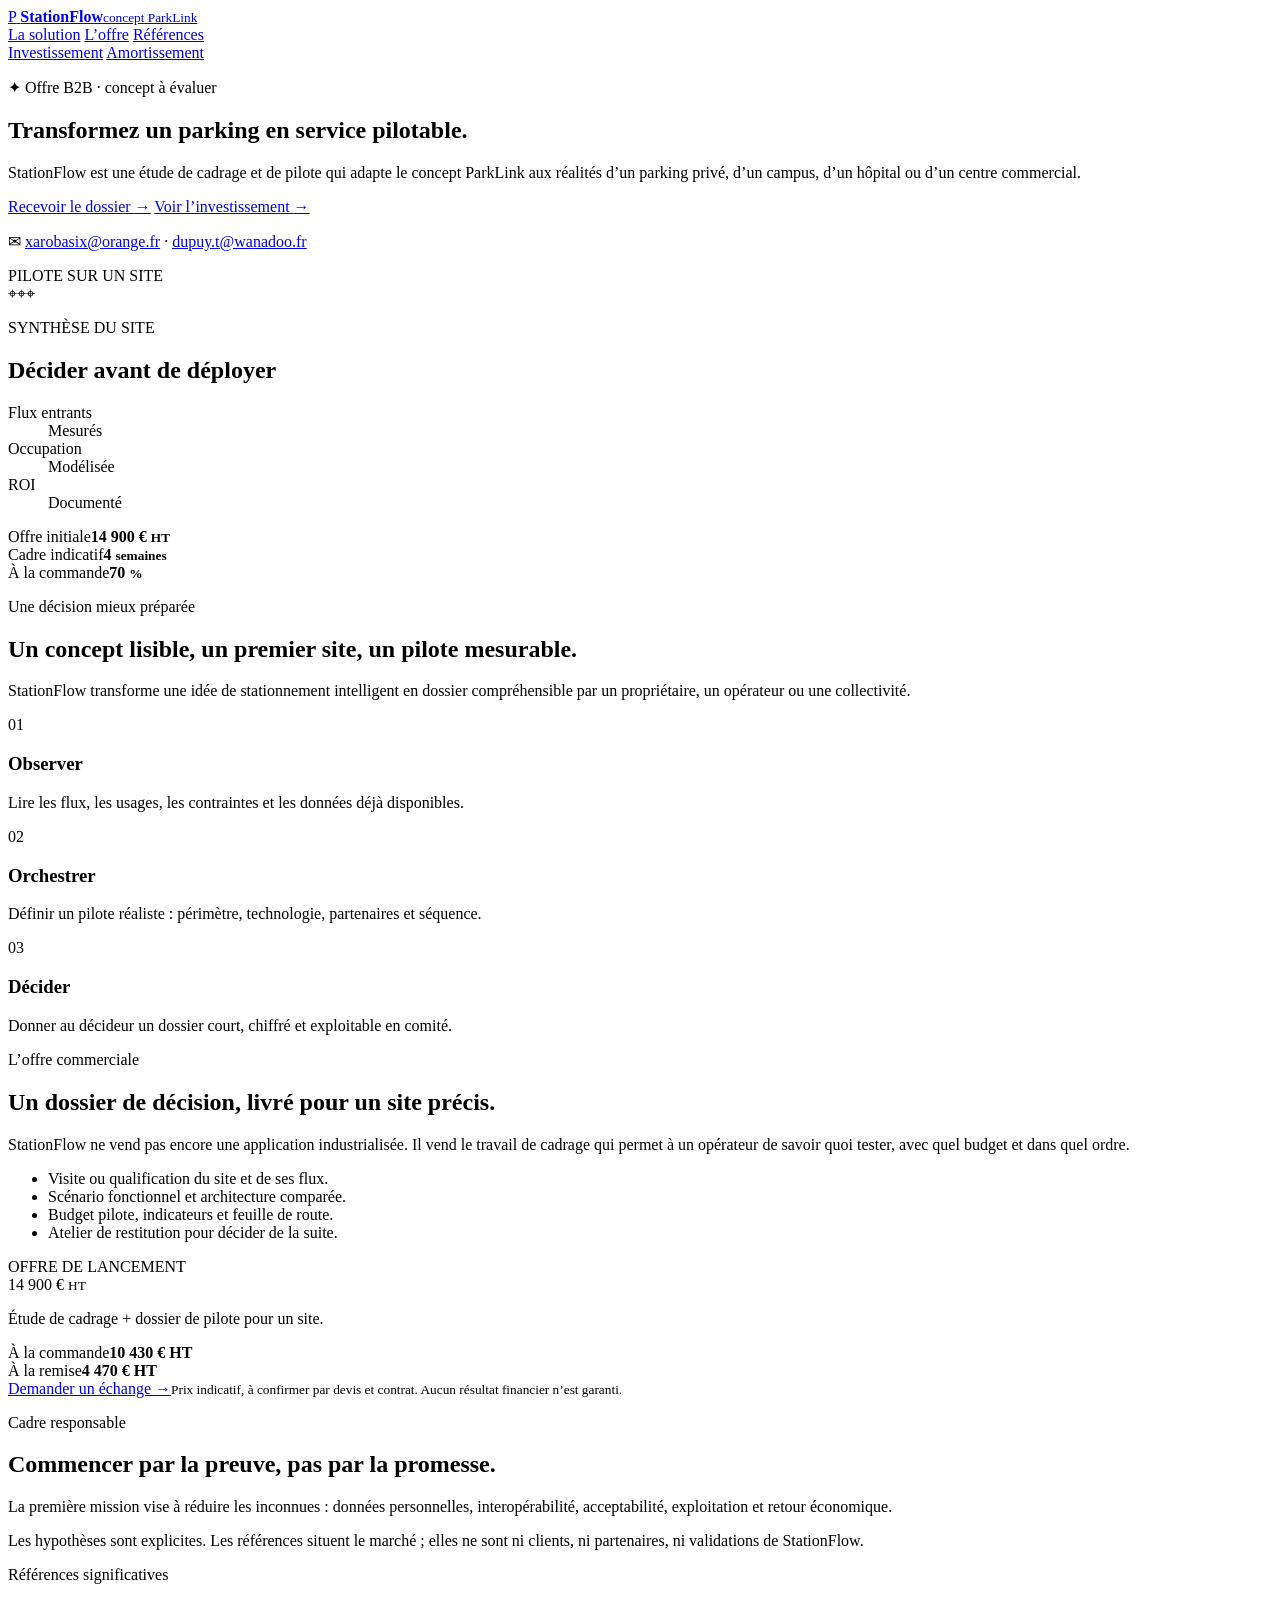
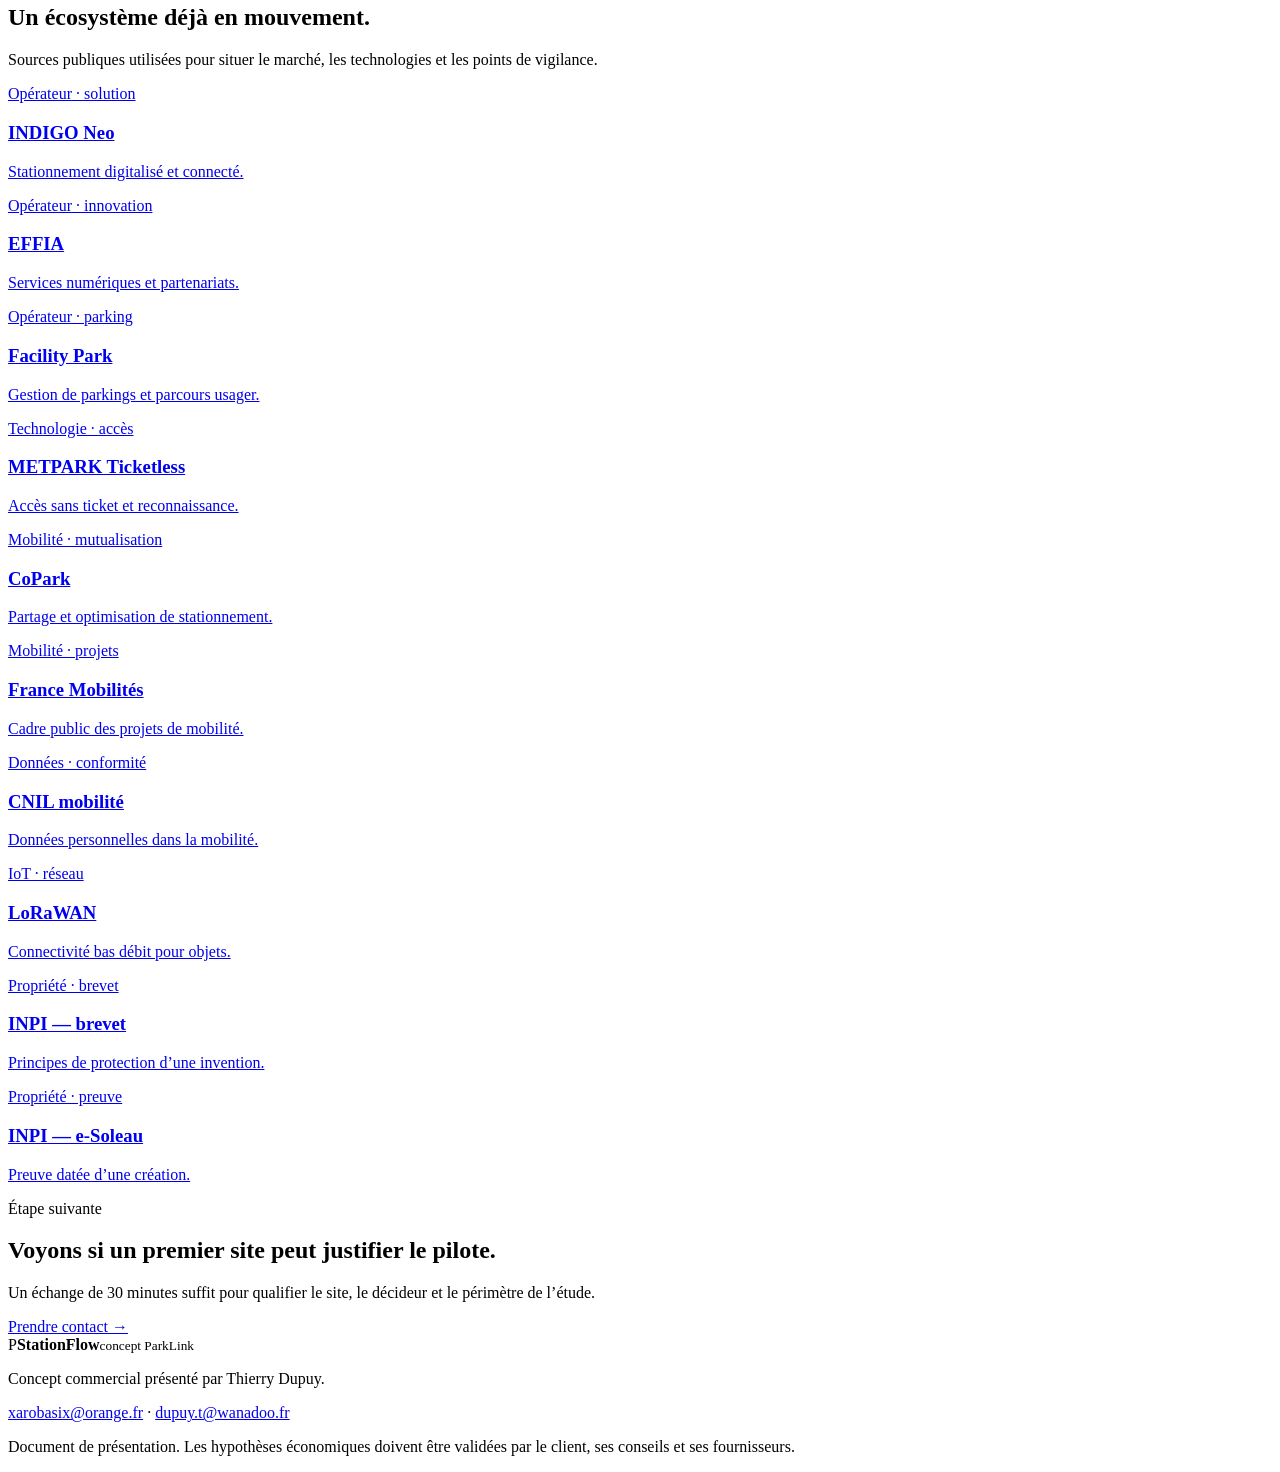
==== index.html @ 33c3592a "Add index.html" ====
<!doctype html>
<html lang="fr">
  <head>
    <meta charset="utf-8" />
    <meta name="viewport" content="width=device-width, initial-scale=1" />
    <meta name="description" content="StationFlow — étude B2B de cadrage pour un pilote de stationnement intelligent." />
    <title>StationFlow — stationnement intelligent</title>
    <link rel="icon" href="favicon.svg" />
    <link rel="stylesheet" href="styles.css" />
  </head>
  <body>
    <header class="site-header">
      <a class="brand" href="index.html" aria-label="StationFlow accueil">
        <span class="brand-mark">P</span>
        <span><strong>StationFlow</strong><small>concept ParkLink</small></span>
      </a>
      <nav class="main-nav" aria-label="Navigation principale">
        <a href="#solution">La solution</a>
        <a href="#offre">L’offre</a>
        <a href="#references">Références</a>
      </nav>
      <div class="header-actions">
        <a class="button button-quiet" href="investissement.html">Investissement</a>
        <a class="button button-dark" href="amortissement.html">Amortissement</a>
      </div>
    </header>

    <main>
      <section class="hero shell">
        <div class="hero-copy">
          <p class="eyebrow">✦ Offre B2B · concept à évaluer</p>
          <h1>Transformez un parking en service pilotable.</h1>
          <p class="hero-intro">StationFlow est une étude de cadrage et de pilote qui adapte le concept ParkLink aux réalités d’un parking privé, d’un campus, d’un hôpital ou d’un centre commercial.</p>
          <div class="hero-actions">
            <a class="button button-accent button-large" href="mailto:xarobasix@orange.fr,dupuy.t@wanadoo.fr?subject=StationFlow%20-%20demande%20de%20dossier">Recevoir le dossier <span>→</span></a>
            <a class="text-link" href="investissement.html">Voir l’investissement <span>→</span></a>
          </div>
          <p class="contact-line">✉ <a href="mailto:xarobasix@orange.fr">xarobasix@orange.fr</a> · <a href="mailto:dupuy.t@wanadoo.fr">dupuy.t@wanadoo.fr</a></p>
        </div>
        <div class="hero-visual" aria-label="Synthèse visuelle de l’offre">
          <div class="visual-top"><span class="status-dot"></span>PILOTE SUR UN SITE</div>
          <div class="map-visual">
            <span class="map-route route-one"></span><span class="map-route route-two"></span>
            <span class="map-pin pin-one">⌖</span><span class="map-pin pin-two">⌖</span><span class="map-pin pin-three">⌖</span>
            <div class="summary-card"><p class="card-label">SYNTHÈSE DU SITE</p><h2>Décider avant de déployer</h2><dl><dt>Flux entrants</dt><dd>Mesurés</dd><dt>Occupation</dt><dd>Modélisée</dd><dt>ROI</dt><dd>Documenté</dd></dl></div>
          </div>
          <div class="visual-stats"><div><span>Offre initiale</span><strong>14 900 € <small>HT</small></strong></div><div><span>Cadre indicatif</span><strong>4 <small>semaines</small></strong></div><div><span>À la commande</span><strong>70 <small>%</small></strong></div></div>
        </div>
      </section>

      <section class="section section-tint" id="solution">
        <div class="shell">
          <div class="section-heading"><p class="eyebrow">Une décision mieux préparée</p><h2>Un concept lisible, un premier site, un pilote mesurable.</h2><p>StationFlow transforme une idée de stationnement intelligent en dossier compréhensible par un propriétaire, un opérateur ou une collectivité.</p></div>
          <div class="three-cards"><article><span class="number">01</span><h3>Observer</h3><p>Lire les flux, les usages, les contraintes et les données déjà disponibles.</p></article><article><span class="number">02</span><h3>Orchestrer</h3><p>Définir un pilote réaliste : périmètre, technologie, partenaires et séquence.</p></article><article><span class="number">03</span><h3>Décider</h3><p>Donner au décideur un dossier court, chiffré et exploitable en comité.</p></article></div>
        </div>
      </section>

      <section class="section shell" id="offre">
        <div class="offer-layout"><div><p class="eyebrow">L’offre commerciale</p><h2>Un dossier de décision, livré pour un site précis.</h2><p class="section-intro">StationFlow ne vend pas encore une application industrialisée. Il vend le travail de cadrage qui permet à un opérateur de savoir quoi tester, avec quel budget et dans quel ordre.</p><ul class="check-list"><li>Visite ou qualification du site et de ses flux.</li><li>Scénario fonctionnel et architecture comparée.</li><li>Budget pilote, indicateurs et feuille de route.</li><li>Atelier de restitution pour décider de la suite.</li></ul></div><aside class="price-card"><span class="card-label">OFFRE DE LANCEMENT</span><div class="price">14 900 € <small>HT</small></div><p>Étude de cadrage + dossier de pilote pour un site.</p><div class="price-rule"></div><div class="price-line"><span>À la commande</span><strong>10 430 € HT</strong></div><div class="price-line"><span>À la remise</span><strong>4 470 € HT</strong></div><a class="button button-accent button-full" href="mailto:xarobasix@orange.fr,dupuy.t@wanadoo.fr?subject=StationFlow%20-%20demande%20de%20dossier">Demander un échange →</a><small class="price-note">Prix indicatif, à confirmer par devis et contrat. Aucun résultat financier n’est garanti.</small></aside></div>
      </section>

      <section class="section section-dark"><div class="shell dark-grid"><div><p class="eyebrow eyebrow-light">Cadre responsable</p><h2>Commencer par la preuve, pas par la promesse.</h2></div><div><p>La première mission vise à réduire les inconnues : données personnelles, interopérabilité, acceptabilité, exploitation et retour économique.</p><p>Les hypothèses sont explicites. Les références situent le marché ; elles ne sont ni clients, ni partenaires, ni validations de StationFlow.</p></div></div></section>

      <section class="section shell" id="references"><div class="section-heading compact"><p class="eyebrow">Références significatives</p><h2>Un écosystème déjà en mouvement.</h2><p>Sources publiques utilisées pour situer le marché, les technologies et les points de vigilance.</p></div><div class="references-grid"><a class="reference-card" href="https://www.group-indigo.com/solution/la-solution-indigo-neo/" target="_blank" rel="noreferrer"><span>Opérateur · solution</span><h3>INDIGO Neo</h3><p>Stationnement digitalisé et connecté.</p></a><a class="reference-card" href="https://pp.effia.com/effia-stationnez-en-toute-simplicite" target="_blank" rel="noreferrer"><span>Opérateur · innovation</span><h3>EFFIA</h3><p>Services numériques et partenariats.</p></a><a class="reference-card" href="https://www.facilitypark.fr/" target="_blank" rel="noreferrer"><span>Opérateur · parking</span><h3>Facility Park</h3><p>Gestion de parkings et parcours usager.</p></a><a class="reference-card" href="https://www.mtpk.fr/service/ticketless/" target="_blank" rel="noreferrer"><span>Technologie · accès</span><h3>METPARK Ticketless</h3><p>Accès sans ticket et reconnaissance.</p></a><a class="reference-card" href="https://www.francemobilites.fr/solutions/copark" target="_blank" rel="noreferrer"><span>Mobilité · mutualisation</span><h3>CoPark</h3><p>Partage et optimisation de stationnement.</p></a><a class="reference-card" href="https://www.francemobilites.fr/projets" target="_blank" rel="noreferrer"><span>Mobilité · projets</span><h3>France Mobilités</h3><p>Cadre public des projets de mobilité.</p></a><a class="reference-card" href="https://www.cnil.fr/fr/les-donnees-personnelles-dans-le-secteur-de-la-mobilite" target="_blank" rel="noreferrer"><span>Données · conformité</span><h3>CNIL mobilité</h3><p>Données personnelles dans la mobilité.</p></a><a class="reference-card" href="https://lora-alliance.org/about-lorawan/" target="_blank" rel="noreferrer"><span>IoT · réseau</span><h3>LoRaWAN</h3><p>Connectivité bas débit pour objets.</p></a><a class="reference-card" href="https://www.inpi.fr/realiser-demarches/propriete-intellectuelle/deposer-un-brevet" target="_blank" rel="noreferrer"><span>Propriété · brevet</span><h3>INPI — brevet</h3><p>Principes de protection d’une invention.</p></a><a class="reference-card" href="https://www.inpi.fr/realiser-demarches/propriete-intellectuelle/se-preparer-au-depot-dune-e-soleau" target="_blank" rel="noreferrer"><span>Propriété · preuve</span><h3>INPI — e-Soleau</h3><p>Preuve datée d’une création.</p></a></div></section>

      <section class="section cta-section"><div class="shell cta-card"><div><p class="eyebrow">Étape suivante</p><h2>Voyons si un premier site peut justifier le pilote.</h2><p>Un échange de 30 minutes suffit pour qualifier le site, le décideur et le périmètre de l’étude.</p></div><a class="button button-accent button-large" href="mailto:xarobasix@orange.fr,dupuy.t@wanadoo.fr?subject=StationFlow%20-%20demande%20de%20dossier">Prendre contact →</a></div></section>
    </main>
    <footer class="site-footer"><div class="shell footer-inner"><div class="brand"><span class="brand-mark">P</span><span><strong>StationFlow</strong><small>concept ParkLink</small></span></div><div><p>Concept commercial présenté par Thierry Dupuy.</p><p><a href="mailto:xarobasix@orange.fr">xarobasix@orange.fr</a> · <a href="mailto:dupuy.t@wanadoo.fr">dupuy.t@wanadoo.fr</a></p></div><p class="footer-legal">Document de présentation. Les hypothèses économiques doivent être validées par le client, ses conseils et ses fournisseurs.</p></div></footer>
  </body>
</html>
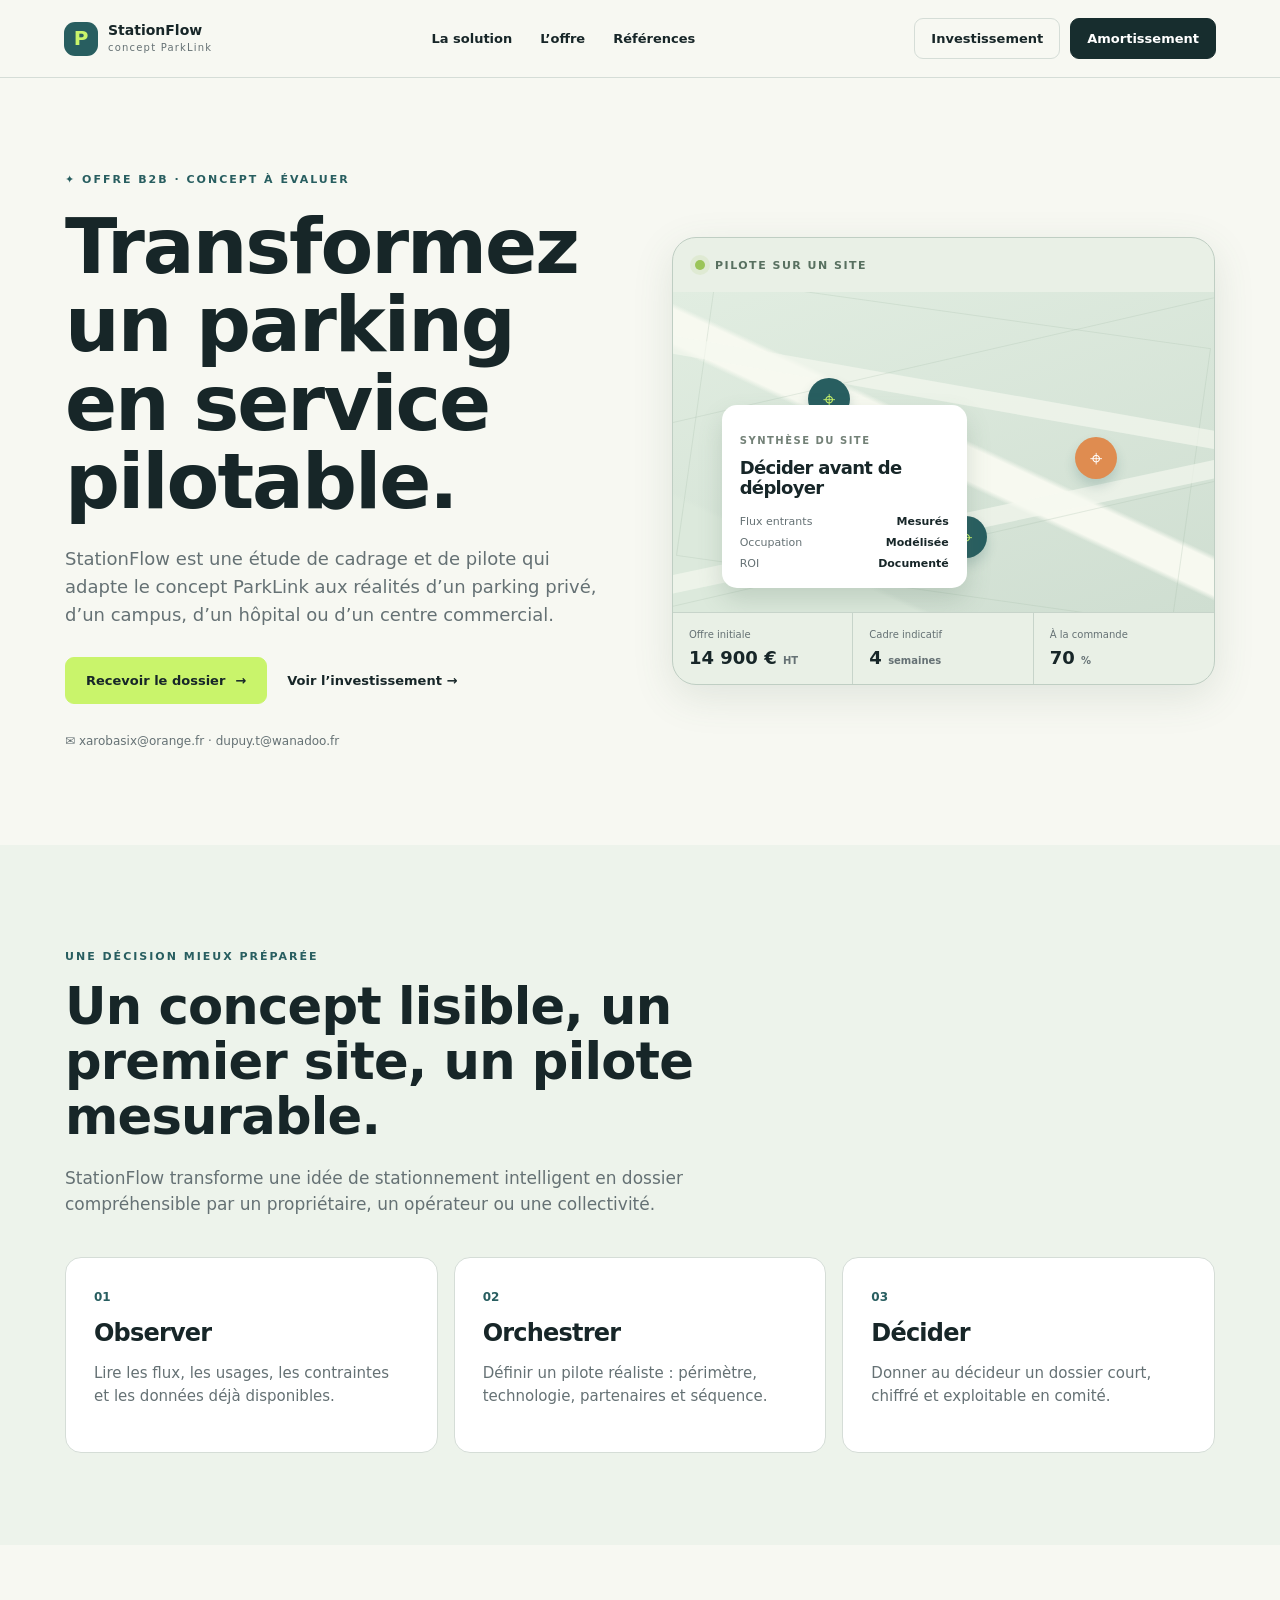
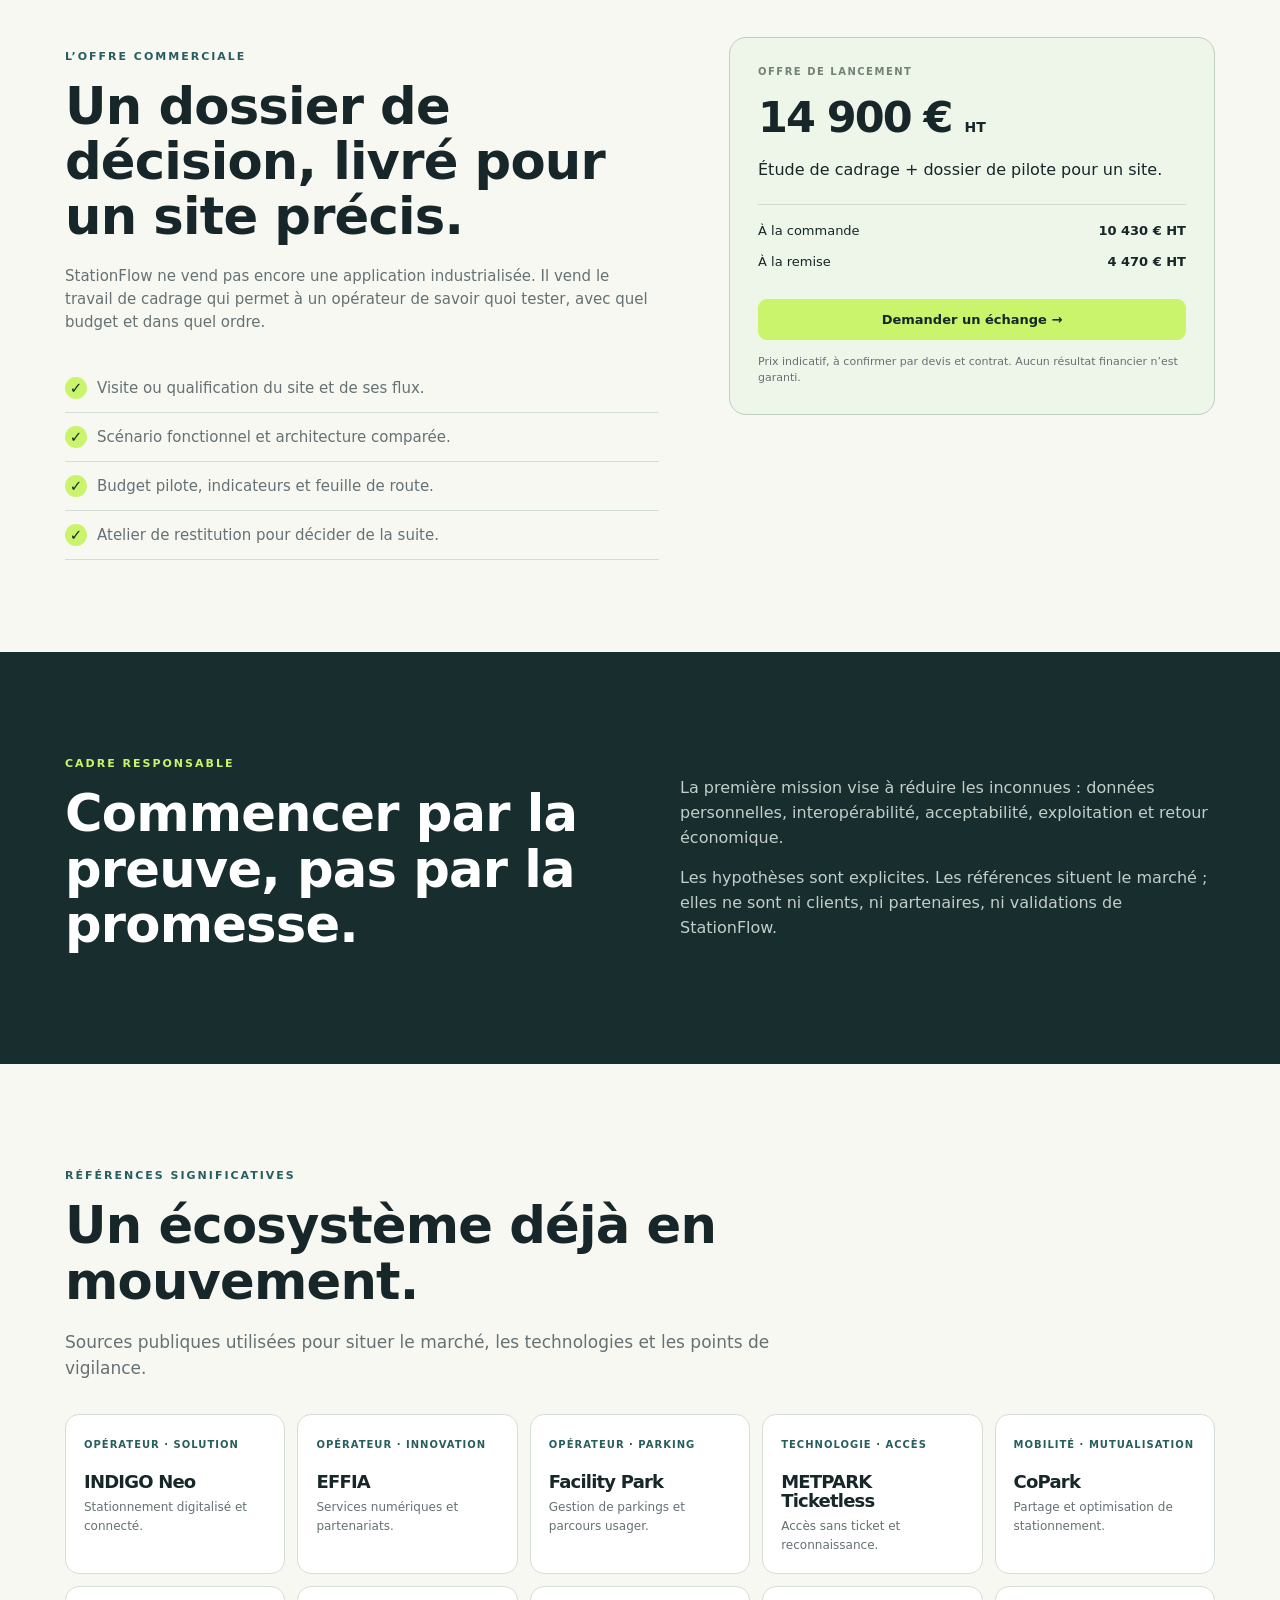
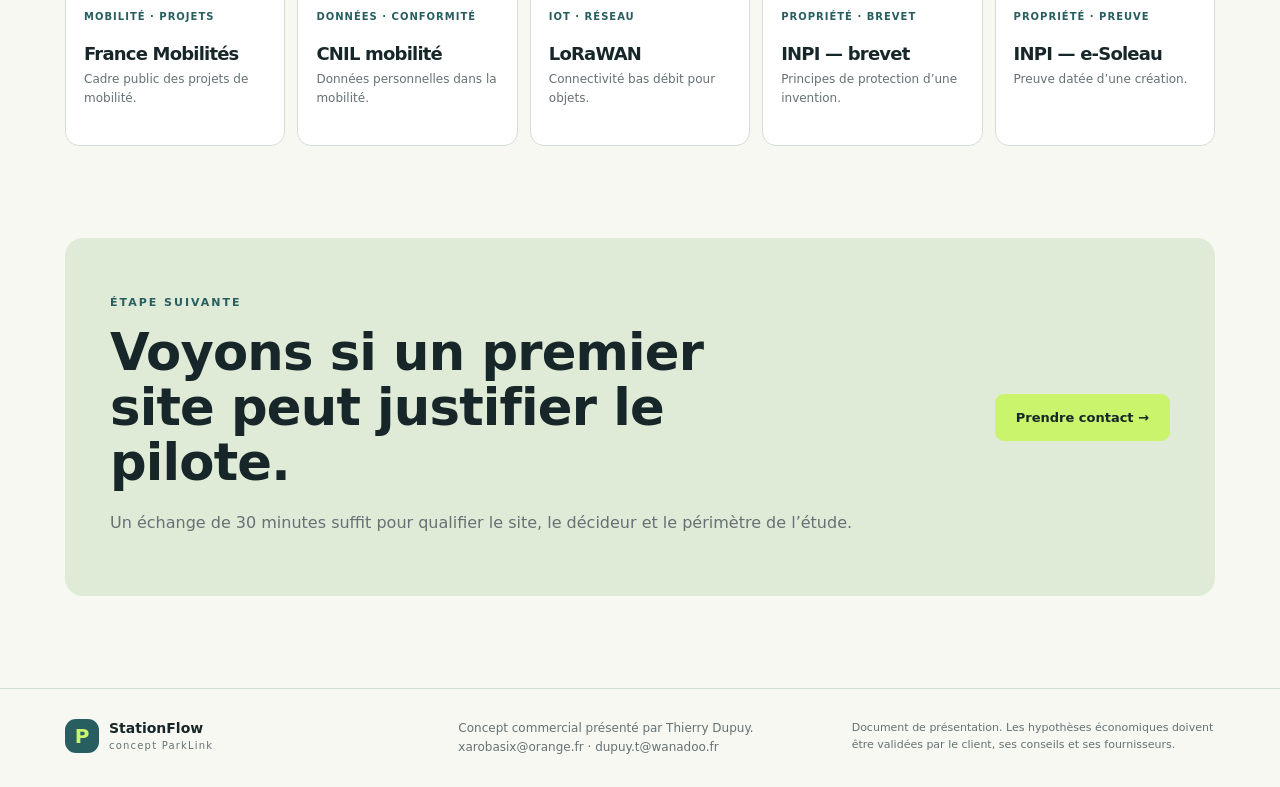
==== commit 9e93dea7: "Improve title typography readability" ====
--- a/index.html
+++ b/index.html
@@ -7,6 +7,7 @@
     <title>StationFlow — stationnement intelligent</title>
     <link rel="icon" href="favicon.svg" />
     <link rel="stylesheet" href="styles.css" />
+    <style>h1,h2,h3{font-family:"Avenir Next","Trebuchet MS",ui-sans-serif,system-ui,sans-serif;letter-spacing:-.8px;line-height:1.08}h1{font-weight:800;letter-spacing:-2px;line-height:1.02;word-spacing:1px;text-wrap:balance}</style>
   </head>
   <body>
     <header class="site-header">
--- a/styles.css
+++ b/styles.css
@@ -0,0 +1 @@
+:root{--ink:#172628;--muted:#657174;--line:#d5ddd7;--paper:#f7f8f2;--white:#fff;--accent:#c9f46b;--teal:#285e60;--dark:#172d2e;--tint:#edf3eb}*{box-sizing:border-box}html{scroll-behavior:smooth}body{margin:0;background:var(--paper);color:var(--ink);font-family:Inter,ui-sans-serif,system-ui,-apple-system,BlinkMacSystemFont,"Segoe UI",sans-serif}a{color:inherit;text-decoration:none}p{line-height:1.55}.shell{width:min(1150px,90%);margin:0 auto}.site-header{height:78px;border-bottom:1px solid var(--line);display:flex;align-items:center;justify-content:space-between;padding:0 5%;gap:24px}.brand{display:flex;align-items:center;gap:10px;font-size:14px;line-height:1.05}.brand strong,.brand small{display:block}.brand small{font-size:10px;letter-spacing:1.2px;color:var(--muted);margin-top:5px}.brand-mark{display:grid;place-items:center;width:34px;height:34px;border-radius:11px;background:var(--teal);color:var(--accent);font-weight:800;font-size:20px}.main-nav{display:flex;gap:28px;font-size:13px;font-weight:700}.main-nav a:hover,.text-link:hover,.back-link:hover{color:var(--teal)}.header-actions,.nav,.plan-switch{display:flex;gap:10px}.button{display:inline-flex;align-items:center;justify-content:center;gap:10px;border-radius:9px;padding:12px 16px;border:1px solid var(--line);font-size:13px;font-weight:800}.button-quiet{background:transparent}.button-dark{background:var(--dark);border-color:var(--dark);color:var(--white)}.button-accent{background:var(--accent);border-color:var(--accent)}.button-large{padding:15px 20px}.button-full{width:100%;margin-top:22px}.hero{display:grid;grid-template-columns:1fr 1fr;gap:64px;align-items:center;padding-top:82px;padding-bottom:82px}.eyebrow{color:var(--teal);font-size:11px;font-weight:850;letter-spacing:2px;text-transform:uppercase}.eyebrow-light{color:var(--accent)}h1,h2,h3{letter-spacing:-1.7px;line-height:1.05}h1{font-size:clamp(48px,6vw,78px);margin:20px 0 24px;letter-spacing:-5px;line-height:.96}h2{font-size:clamp(32px,4vw,52px);margin:14px 0 20px}h3{font-size:24px;margin:16px 0 10px}.hero-intro{font-size:18px;max-width:590px;color:var(--muted)}.hero-actions{display:flex;align-items:center;gap:20px;margin-top:28px}.text-link{font-size:13px;font-weight:800}.contact-line{font-size:12px;color:var(--muted);margin-top:28px}.hero-visual{overflow:hidden;border:1px solid #bfcec3;border-radius:24px;background:#e9f0e6;box-shadow:0 12px 40px #4a675322}.visual-top{height:54px;display:flex;align-items:center;gap:10px;padding:0 22px;font-size:11px;letter-spacing:1.5px;font-weight:800;color:#587060}.status-dot{width:10px;height:10px;border-radius:50%;background:#9bc558;box-shadow:0 0 0 5px #9bc55822}.map-visual{height:320px;position:relative;overflow:hidden;background:linear-gradient(25deg,#dce9dc 20%,transparent 21%,transparent 46%,#f7f9f0 47%,#f7f9f0 53%,transparent 54%),linear-gradient(160deg,#e1ede1,#cfded1)}.map-visual:before,.map-visual:after{content:"";position:absolute;border:1px solid #a4bda744;inset:20px;transform:rotate(8deg)}.map-visual:after{inset:70px -50px;transform:rotate(-13deg)}.map-route{position:absolute;height:18px;width:130%;left:-10%;background:#f7f9f0aa;transform:rotate(10deg)}.route-one{top:96px}.route-two{top:220px;transform:rotate(-12deg)}.map-pin{position:absolute;z-index:2;display:grid;place-items:center;width:42px;height:42px;border-radius:50%;background:var(--teal);color:var(--accent);font-size:22px;box-shadow:0 7px 12px #285e6033}.pin-one{top:86px;left:25%}.pin-two{top:145px;right:18%;background:#df8c50;color:#fff}.pin-three{bottom:54px;right:42%}.summary-card{position:absolute;z-index:3;bottom:24px;left:9%;width:245px;padding:18px;border-radius:15px;background:var(--white);box-shadow:0 12px 24px #526d5a33}.card-label{display:block;color:#738177;font-size:10px;font-weight:850;letter-spacing:1.5px}.summary-card h2{font-size:18px;letter-spacing:-.7px;margin:10px 0 18px}.summary-card dl{display:grid;grid-template-columns:1fr 1fr;gap:8px;margin:0;font-size:11px}.summary-card dt{color:var(--muted)}.summary-card dd{margin:0;text-align:right;font-weight:800}.visual-stats{display:grid;grid-template-columns:repeat(3,1fr);border-top:1px solid #c7d4ca}.visual-stats div{padding:16px;border-right:1px solid #c7d4ca}.visual-stats div:last-child{border:0}.visual-stats span,.visual-stats strong{display:block}.visual-stats span{font-size:10px;color:var(--muted);margin-bottom:7px}.visual-stats strong{font-size:18px}.visual-stats small{font-size:10px;color:var(--muted)}.section{padding-top:92px;padding-bottom:92px}.section-tint{background:var(--tint)}.section-heading{max-width:740px;margin-bottom:40px}.section-heading p:not(.eyebrow){color:var(--muted);font-size:17px}.section-heading.compact{margin-bottom:32px}.three-cards{display:grid;grid-template-columns:repeat(3,1fr);gap:16px}.three-cards article,.scenario-grid article{padding:28px;border:1px solid var(--line);border-radius:16px;background:var(--white)}.number{color:var(--teal);font-size:12px;font-weight:850}.three-cards p,.section-intro,.check-list{color:var(--muted);font-size:15px}.offer-layout{display:grid;grid-template-columns:1.1fr .9fr;gap:70px;align-items:start}.check-list{padding:0;margin:30px 0 0;list-style:none}.check-list li{padding:13px 0;border-bottom:1px solid var(--line)}.check-list li:before{content:"✓";display:inline-grid;place-items:center;width:22px;height:22px;border-radius:50%;margin-right:10px;background:var(--accent);color:var(--dark);font-weight:900}.price-card{padding:28px;border:1px solid #bfcfc3;border-radius:17px;background:#eef5e9}.price{font-size:43px;font-weight:850;letter-spacing:-2px;margin:15px 0}.price small,.financial-total small{font-size:14px;letter-spacing:0}.price-rule{height:1px;background:#cfdacd;margin:22px 0 10px}.price-line{display:flex;justify-content:space-between;padding:8px 0;font-size:13px}.price-note{display:block;color:var(--muted);font-size:11px;line-height:1.45;margin-top:14px}.section-dark{background:var(--dark);color:var(--white)}.dark-grid{display:grid;grid-template-columns:1fr 1fr;gap:80px;align-items:center}.dark-grid p:not(.eyebrow){color:#c2ceca}.references-grid{display:grid;grid-template-columns:repeat(5,1fr);gap:12px}.reference-card{display:block;min-height:160px;padding:18px;border:1px solid var(--line);border-radius:14px;background:var(--white);transition:transform .2s,box-shadow .2s}.reference-card:hover{transform:translateY(-3px);box-shadow:0 10px 25px #344a3c18}.reference-card span{font-size:10px;color:var(--teal);font-weight:850;text-transform:uppercase;letter-spacing:1px}.reference-card h3{font-size:18px;margin:20px 0 7px}.reference-card p{font-size:12px;color:var(--muted);margin:0}.cta-section{padding-top:0}.cta-card{display:flex;align-items:center;justify-content:space-between;gap:30px;padding:45px;border-radius:18px;background:#dfead7}.cta-card h2{max-width:620px}.cta-card p:not(.eyebrow){color:var(--muted)}.site-footer{padding:30px 0;border-top:1px solid var(--line)}.footer-inner{display:grid;grid-template-columns:1fr 1fr 1fr;gap:30px;align-items:start;font-size:12px}.footer-inner p{margin:0;color:var(--muted)}.footer-legal{font-size:11px}.plan-header{display:flex;justify-content:space-between;align-items:center;padding-top:18px;padding-bottom:18px;border-bottom:1px solid var(--line)}.back-link{font-size:13px;font-weight:800}.plan-switch{padding:3px;border:1px solid var(--line);border-radius:10px;background:var(--white)}.plan-switch a{padding:10px 14px;border-radius:7px;font-size:12px;font-weight:850}.plan-switch .active{background:var(--dark);color:var(--white)}.plan-hero{padding-top:80px;padding-bottom:62px}.plan-hero h1{font-size:clamp(46px,6vw,72px);max-width:900px}.plan-hero h1 span{color:#397073}.plan-hero>p:last-child{max-width:780px;color:var(--muted);font-size:17px}.financial-card{display:grid;grid-template-columns:1.3fr .7fr;gap:36px;padding:28px;border:1px solid #bdcfc2;border-radius:18px;background:var(--white)}.financial-total{font-size:42px;font-weight:850;letter-spacing:-2px;margin:16px 0}.payment-box{display:flex;flex-direction:column;justify-content:center;gap:8px;padding-left:28px;border-left:1px solid var(--line);font-size:13px}.payment-box span{font-size:11px;color:var(--muted);margin-top:5px}.payment-box strong{color:var(--teal)}.accent-text{color:#6e9138!important}.budget-table{border-top:1px solid var(--line)}.budget-row{display:flex;justify-content:space-between;gap:30px;padding:15px 18px;border-bottom:1px solid var(--line);font-size:14px}.budget-head,.budget-total{font-weight:850;background:#e8efe5}.combined-total{display:flex;justify-content:space-between;align-items:center;margin-top:22px;padding:20px;border-radius:12px;background:var(--dark);color:var(--white)}.combined-total strong{color:var(--accent);font-size:20px}.note-box{max-width:1150px}.note-box p{max-width:760px;color:var(--muted)}.scenario-grid{display:grid;grid-template-columns:repeat(3,1fr);gap:16px}.scenario-grid article{min-height:235px}.scenario-grid article small{color:var(--muted)}.scenario-central{background:#e9f3df!important;border-color:#bbd49b!important}.scenario-grid p{color:var(--muted);font-size:14px;line-height:1.8}@media(max-width:900px){.main-nav{display:none}.hero,.offer-layout,.dark-grid,.financial-card{grid-template-columns:1fr}.references-grid{grid-template-columns:repeat(2,1fr)}.payment-box{padding:20px 0 0;border-left:0;border-top:1px solid var(--line)}.footer-inner{grid-template-columns:1fr 1fr}}@media(max-width:600px){.site-header{height:auto;padding:18px 5%;flex-wrap:wrap}.header-actions{width:100%}.header-actions .button{flex:1}.hero{padding-top:50px}.hero-actions{align-items:stretch;flex-direction:column}.hero-visual{border-radius:16px}.three-cards,.scenario-grid{grid-template-columns:1fr}.references-grid{grid-template-columns:1fr}.cta-card{padding:28px;align-items:stretch;flex-direction:column}.footer-inner{grid-template-columns:1fr}.plan-header{align-items:flex-start;gap:18px;flex-direction:column}.plan-switch{width:100%}.plan-switch a{flex:1;text-align:center}.budget-row{font-size:13px}}
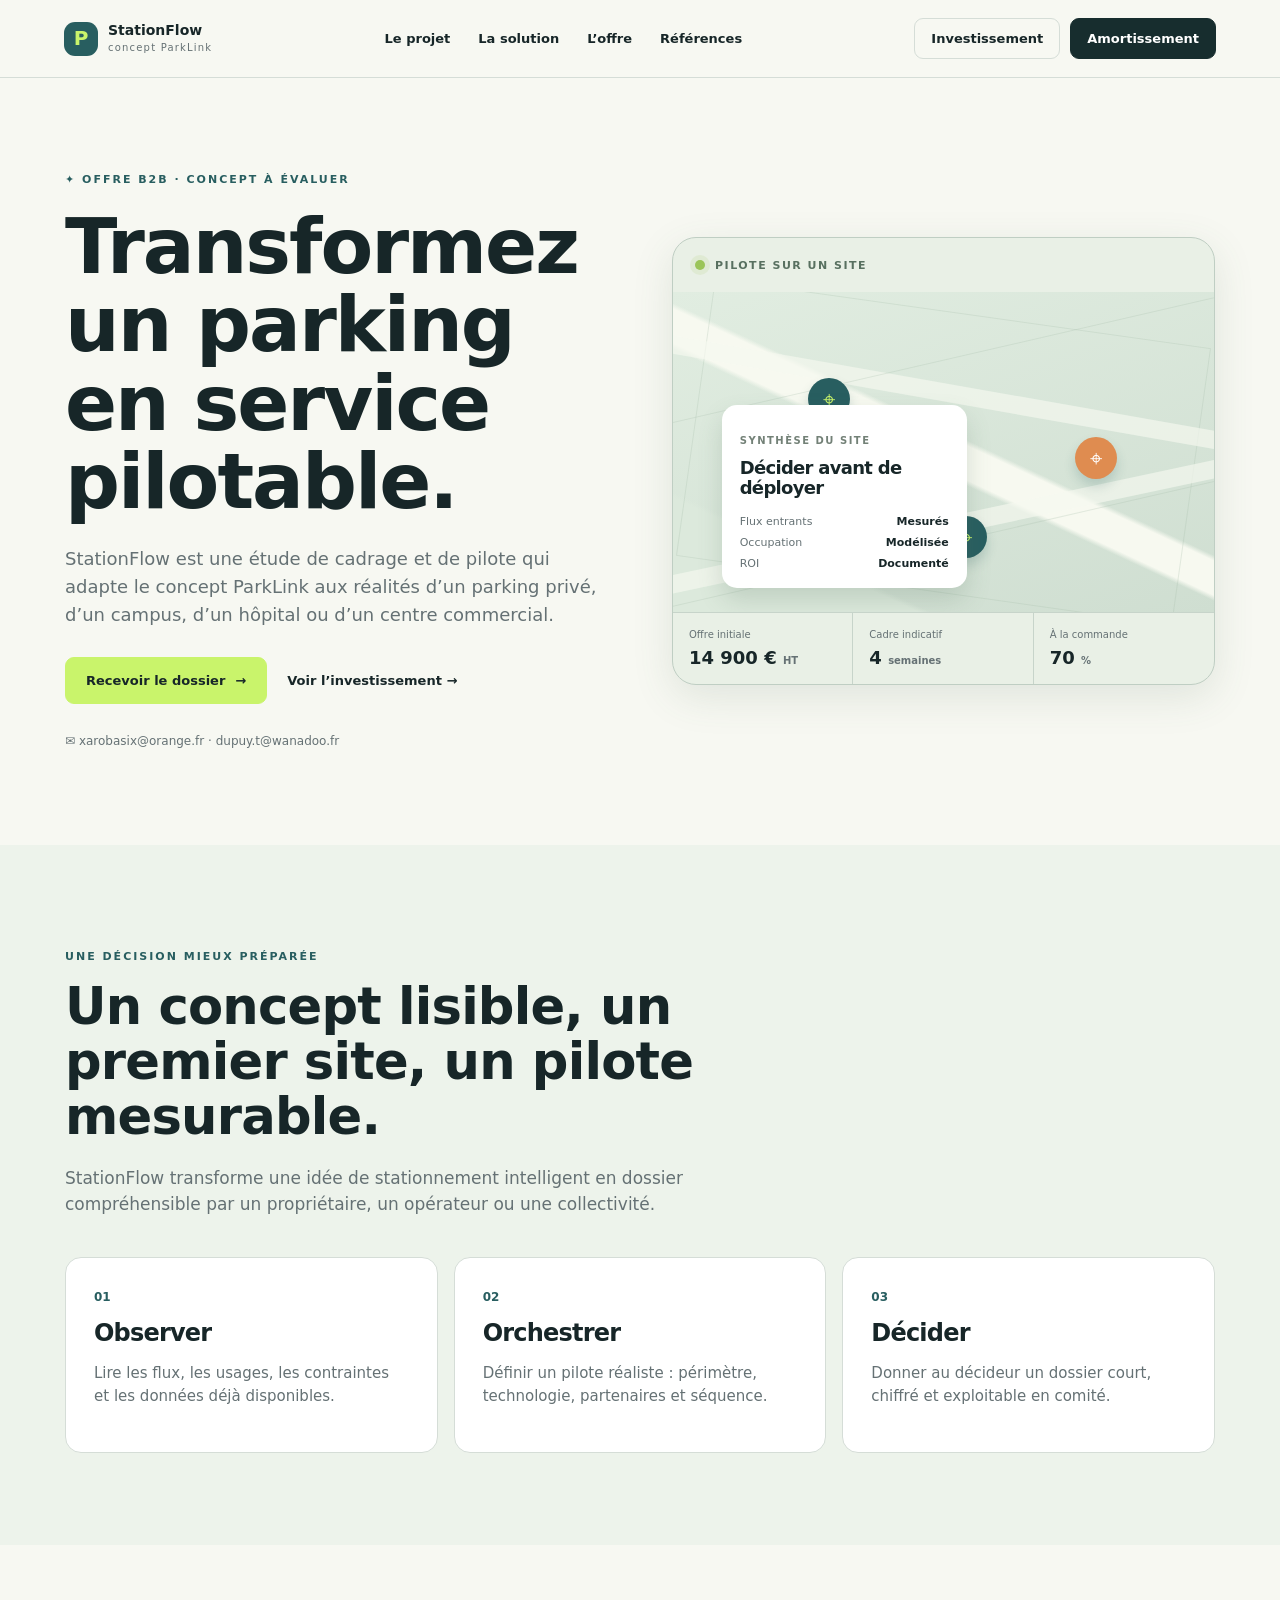
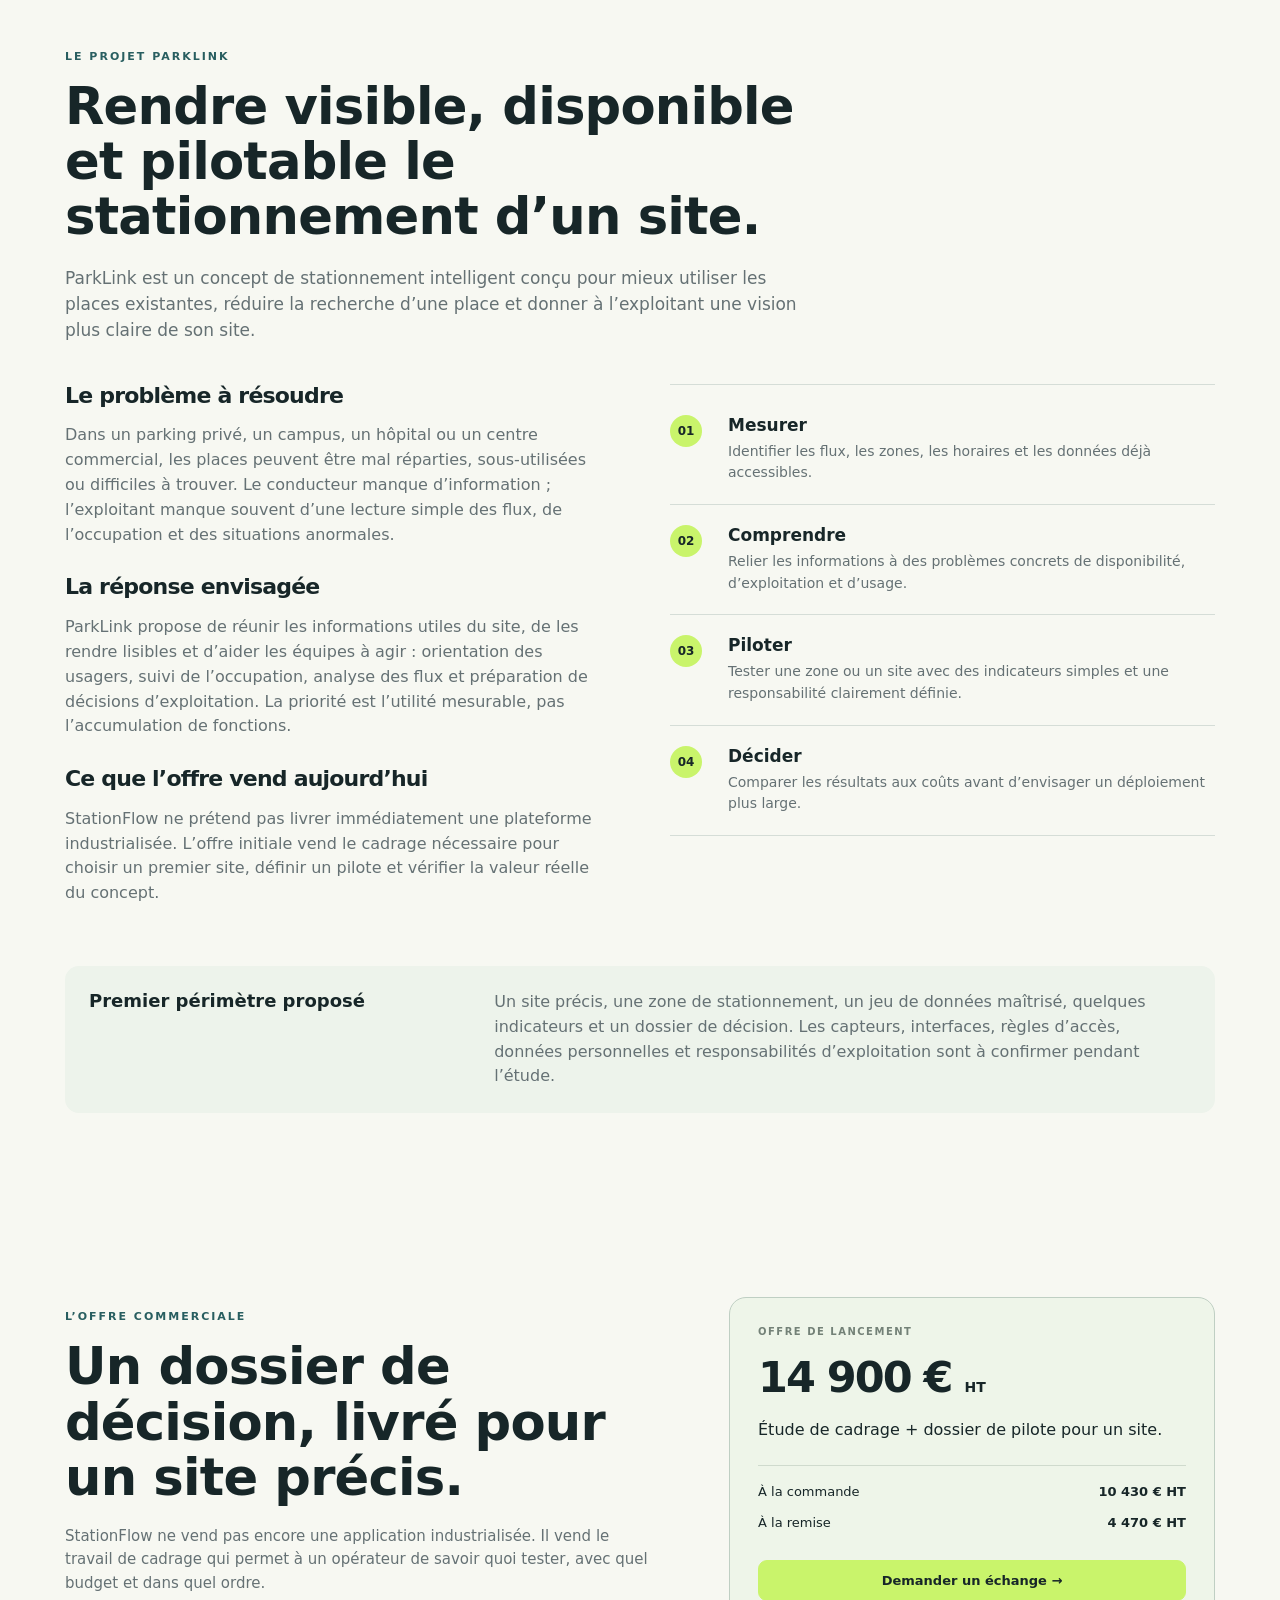
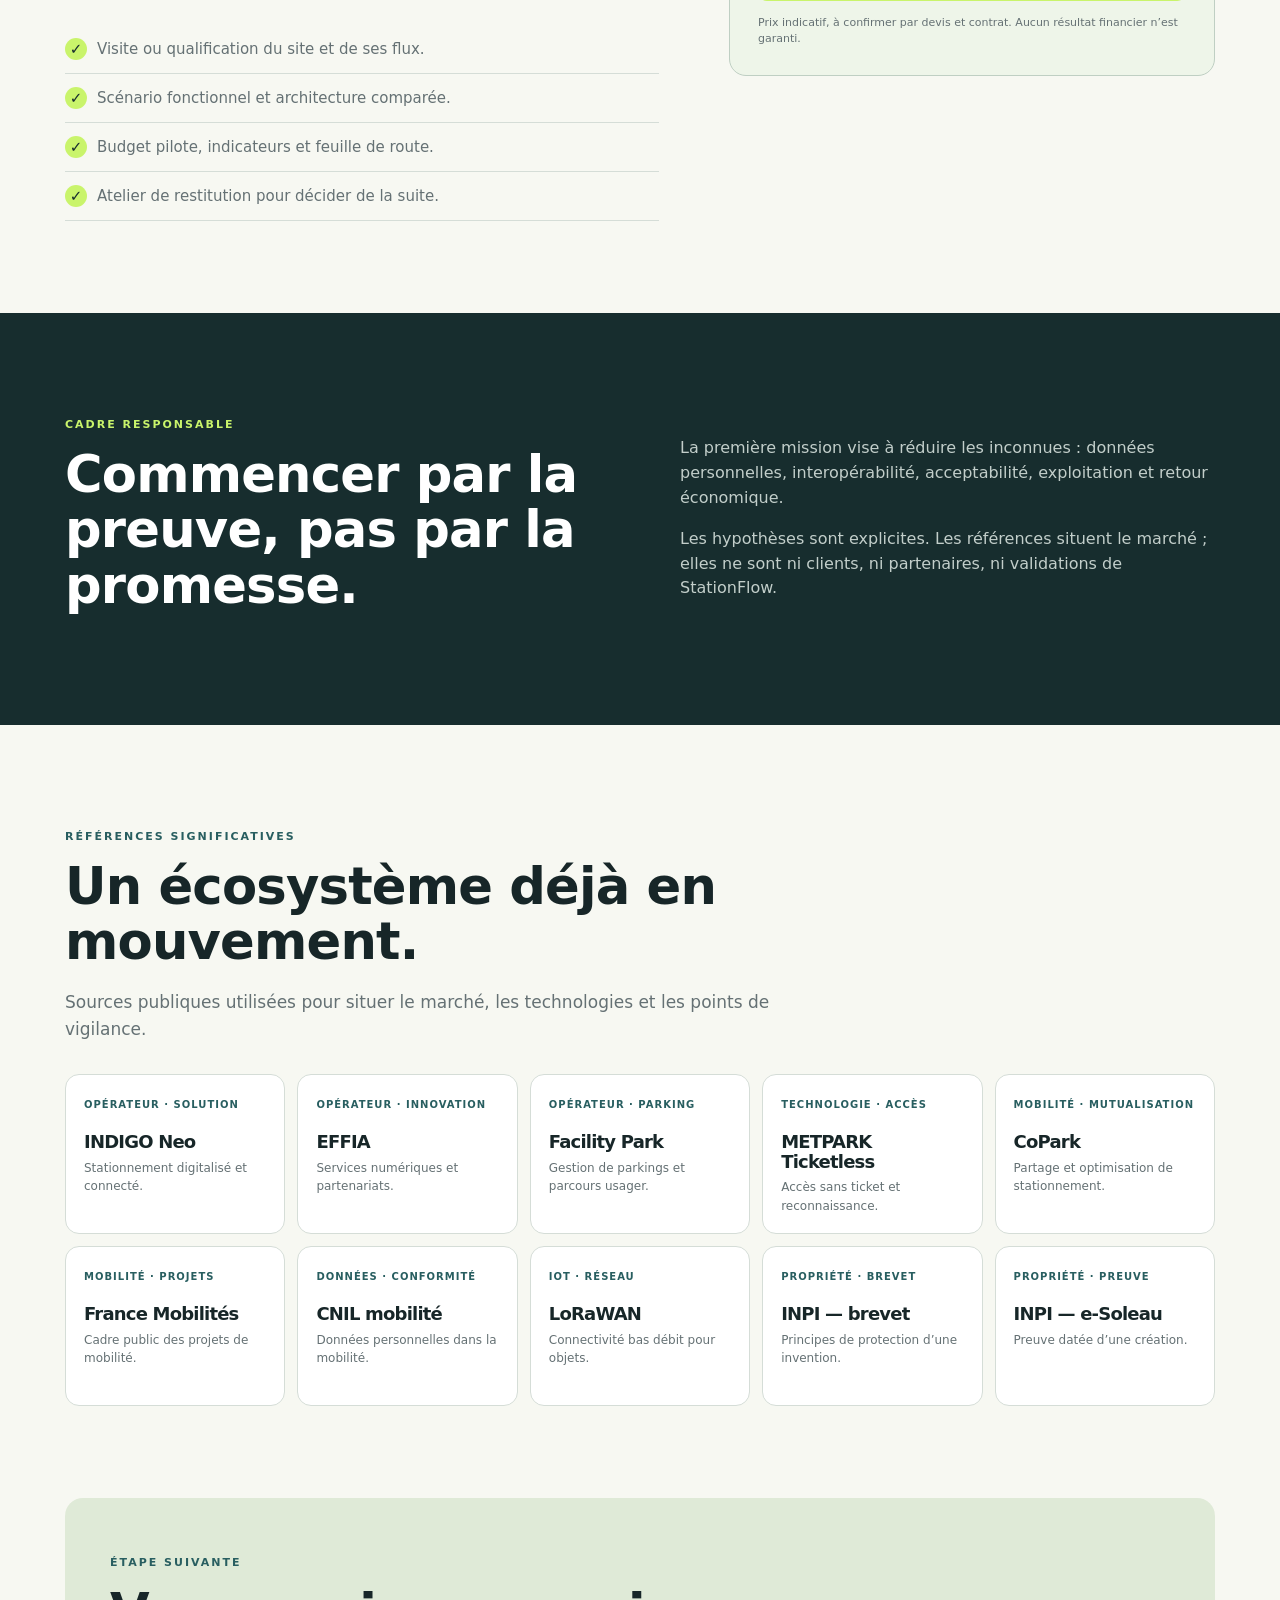
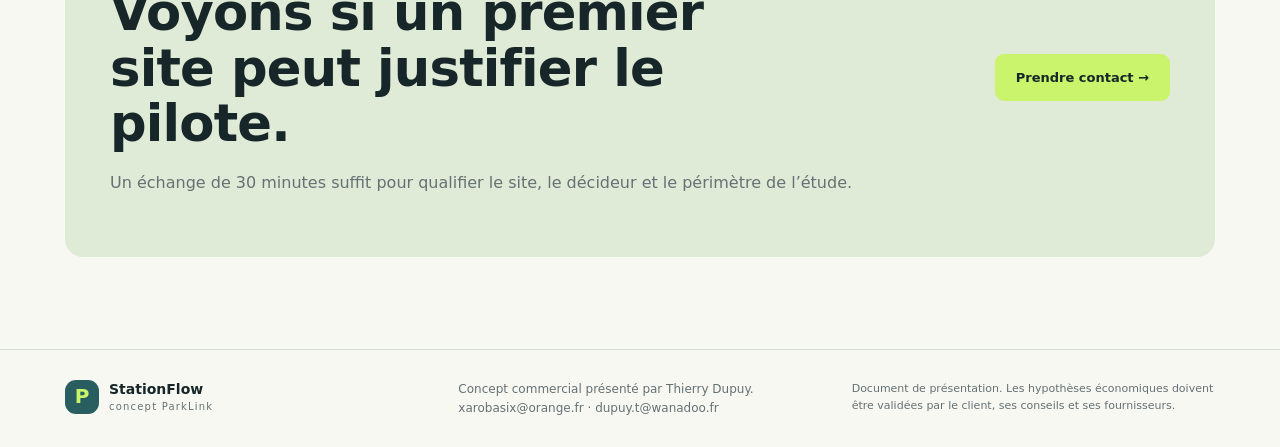
==== commit 6e4fe06c: "Add essential ParkLink project description" ====
--- a/index.html
+++ b/index.html
@@ -7,7 +7,7 @@
     <title>StationFlow — stationnement intelligent</title>
     <link rel="icon" href="favicon.svg" />
     <link rel="stylesheet" href="styles.css" />
-    <style>h1,h2,h3{font-family:"Avenir Next","Trebuchet MS",ui-sans-serif,system-ui,sans-serif;letter-spacing:-.8px;line-height:1.08}h1{font-weight:800;letter-spacing:-2px;line-height:1.02;word-spacing:1px;text-wrap:balance}</style>
+    <style>h1,h2,h3{font-family:"Avenir Next","Trebuchet MS",ui-sans-serif,system-ui,sans-serif;letter-spacing:-.8px;line-height:1.08}h1{font-weight:800;letter-spacing:-2px;line-height:1.02;word-spacing:1px;text-wrap:balance}.project-layout{display:grid;grid-template-columns:1fr 1fr;gap:60px;align-items:start}.project-story h3{font-size:22px;margin-top:0}.project-story h3:not(:first-child){margin-top:28px}.project-story p{color:var(--muted);font-size:16px}.project-panel{padding:10px 0;border-top:1px solid var(--line)}.project-step{display:grid;grid-template-columns:42px 1fr;gap:16px;padding:20px 0;border-bottom:1px solid var(--line)}.project-step span{display:grid;place-items:center;width:32px;height:32px;border-radius:50%;background:var(--accent);font-size:12px;font-weight:850}.project-step strong{display:block;font-size:17px}.project-step p{color:var(--muted);font-size:14px;margin:6px 0 0}.project-callout{display:grid;grid-template-columns:.7fr 1.3fr;gap:30px;margin-top:44px;padding:24px;border-radius:14px;background:var(--tint)}.project-callout strong{font-size:18px}.project-callout p{color:var(--muted);margin:0}@media(max-width:900px){.project-layout,.project-callout{grid-template-columns:1fr}}</style>
   </head>
   <body>
     <header class="site-header">
@@ -16,6 +16,7 @@
         <span><strong>StationFlow</strong><small>concept ParkLink</small></span>
       </a>
       <nav class="main-nav" aria-label="Navigation principale">
+        <a href="#projet">Le projet</a>
         <a href="#solution">La solution</a>
         <a href="#offre">L’offre</a>
         <a href="#references">Références</a>
@@ -56,6 +57,12 @@
         </div>
       </section>
 
+      <section class="section shell" id="projet">
+        <div class="section-heading"><p class="eyebrow">Le projet ParkLink</p><h2>Rendre visible, disponible et pilotable le stationnement d’un site.</h2><p>ParkLink est un concept de stationnement intelligent conçu pour mieux utiliser les places existantes, réduire la recherche d’une place et donner à l’exploitant une vision plus claire de son site.</p></div>
+        <div class="project-layout"><div class="project-story"><h3>Le problème à résoudre</h3><p>Dans un parking privé, un campus, un hôpital ou un centre commercial, les places peuvent être mal réparties, sous-utilisées ou difficiles à trouver. Le conducteur manque d’information ; l’exploitant manque souvent d’une lecture simple des flux, de l’occupation et des situations anormales.</p><h3>La réponse envisagée</h3><p>ParkLink propose de réunir les informations utiles du site, de les rendre lisibles et d’aider les équipes à agir : orientation des usagers, suivi de l’occupation, analyse des flux et préparation de décisions d’exploitation. La priorité est l’utilité mesurable, pas l’accumulation de fonctions.</p><h3>Ce que l’offre vend aujourd’hui</h3><p>StationFlow ne prétend pas livrer immédiatement une plateforme industrialisée. L’offre initiale vend le cadrage nécessaire pour choisir un premier site, définir un pilote et vérifier la valeur réelle du concept.</p></div><div class="project-panel"><div class="project-step"><span>01</span><div><strong>Mesurer</strong><p>Identifier les flux, les zones, les horaires et les données déjà accessibles.</p></div></div><div class="project-step"><span>02</span><div><strong>Comprendre</strong><p>Relier les informations à des problèmes concrets de disponibilité, d’exploitation et d’usage.</p></div></div><div class="project-step"><span>03</span><div><strong>Piloter</strong><p>Tester une zone ou un site avec des indicateurs simples et une responsabilité clairement définie.</p></div></div><div class="project-step"><span>04</span><div><strong>Décider</strong><p>Comparer les résultats aux coûts avant d’envisager un déploiement plus large.</p></div></div></div></div>
+        <div class="project-callout"><strong>Premier périmètre proposé</strong><p>Un site précis, une zone de stationnement, un jeu de données maîtrisé, quelques indicateurs et un dossier de décision. Les capteurs, interfaces, règles d’accès, données personnelles et responsabilités d’exploitation sont à confirmer pendant l’étude.</p></div>
+      </section>
+
       <section class="section shell" id="offre">
         <div class="offer-layout"><div><p class="eyebrow">L’offre commerciale</p><h2>Un dossier de décision, livré pour un site précis.</h2><p class="section-intro">StationFlow ne vend pas encore une application industrialisée. Il vend le travail de cadrage qui permet à un opérateur de savoir quoi tester, avec quel budget et dans quel ordre.</p><ul class="check-list"><li>Visite ou qualification du site et de ses flux.</li><li>Scénario fonctionnel et architecture comparée.</li><li>Budget pilote, indicateurs et feuille de route.</li><li>Atelier de restitution pour décider de la suite.</li></ul></div><aside class="price-card"><span class="card-label">OFFRE DE LANCEMENT</span><div class="price">14 900 € <small>HT</small></div><p>Étude de cadrage + dossier de pilote pour un site.</p><div class="price-rule"></div><div class="price-line"><span>À la commande</span><strong>10 430 € HT</strong></div><div class="price-line"><span>À la remise</span><strong>4 470 € HT</strong></div><a class="button button-accent button-full" href="mailto:xarobasix@orange.fr,dupuy.t@wanadoo.fr?subject=StationFlow%20-%20demande%20de%20dossier">Demander un échange →</a><small class="price-note">Prix indicatif, à confirmer par devis et contrat. Aucun résultat financier n’est garanti.</small></aside></div>
       </section>
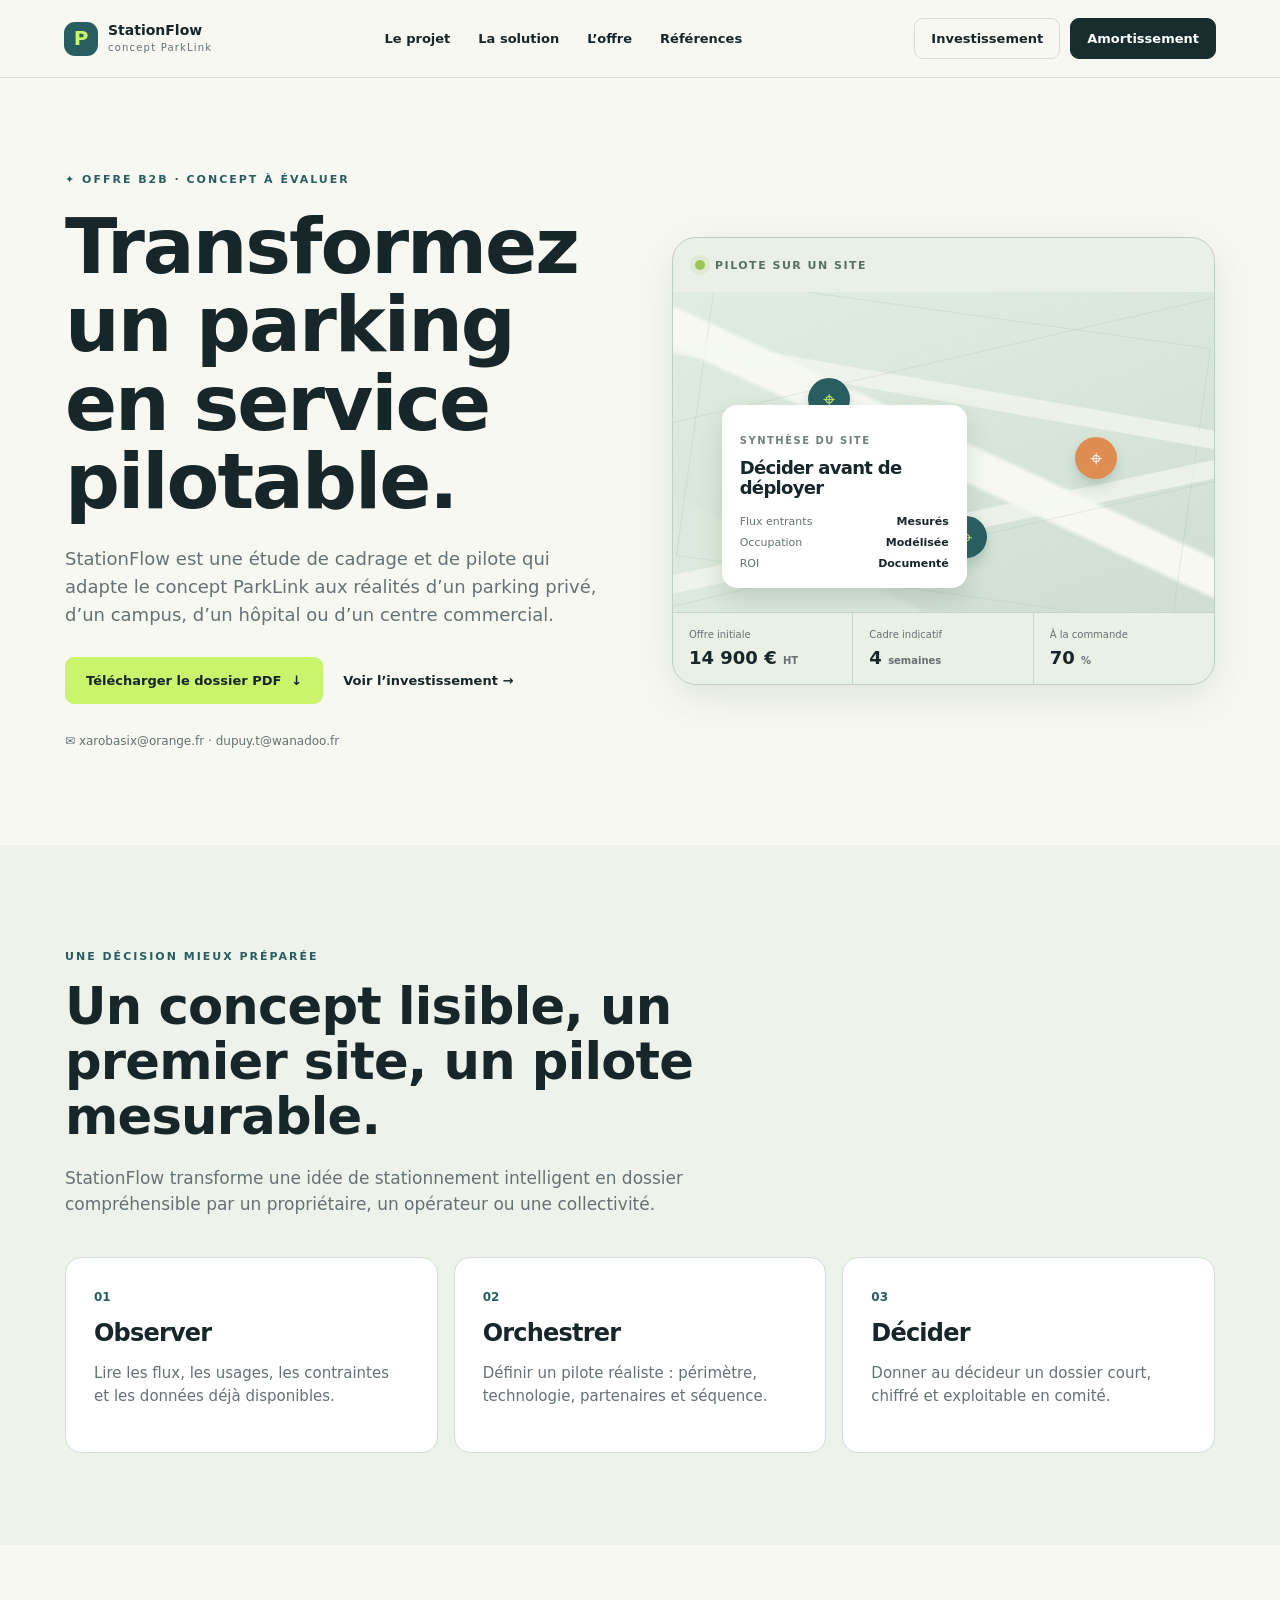
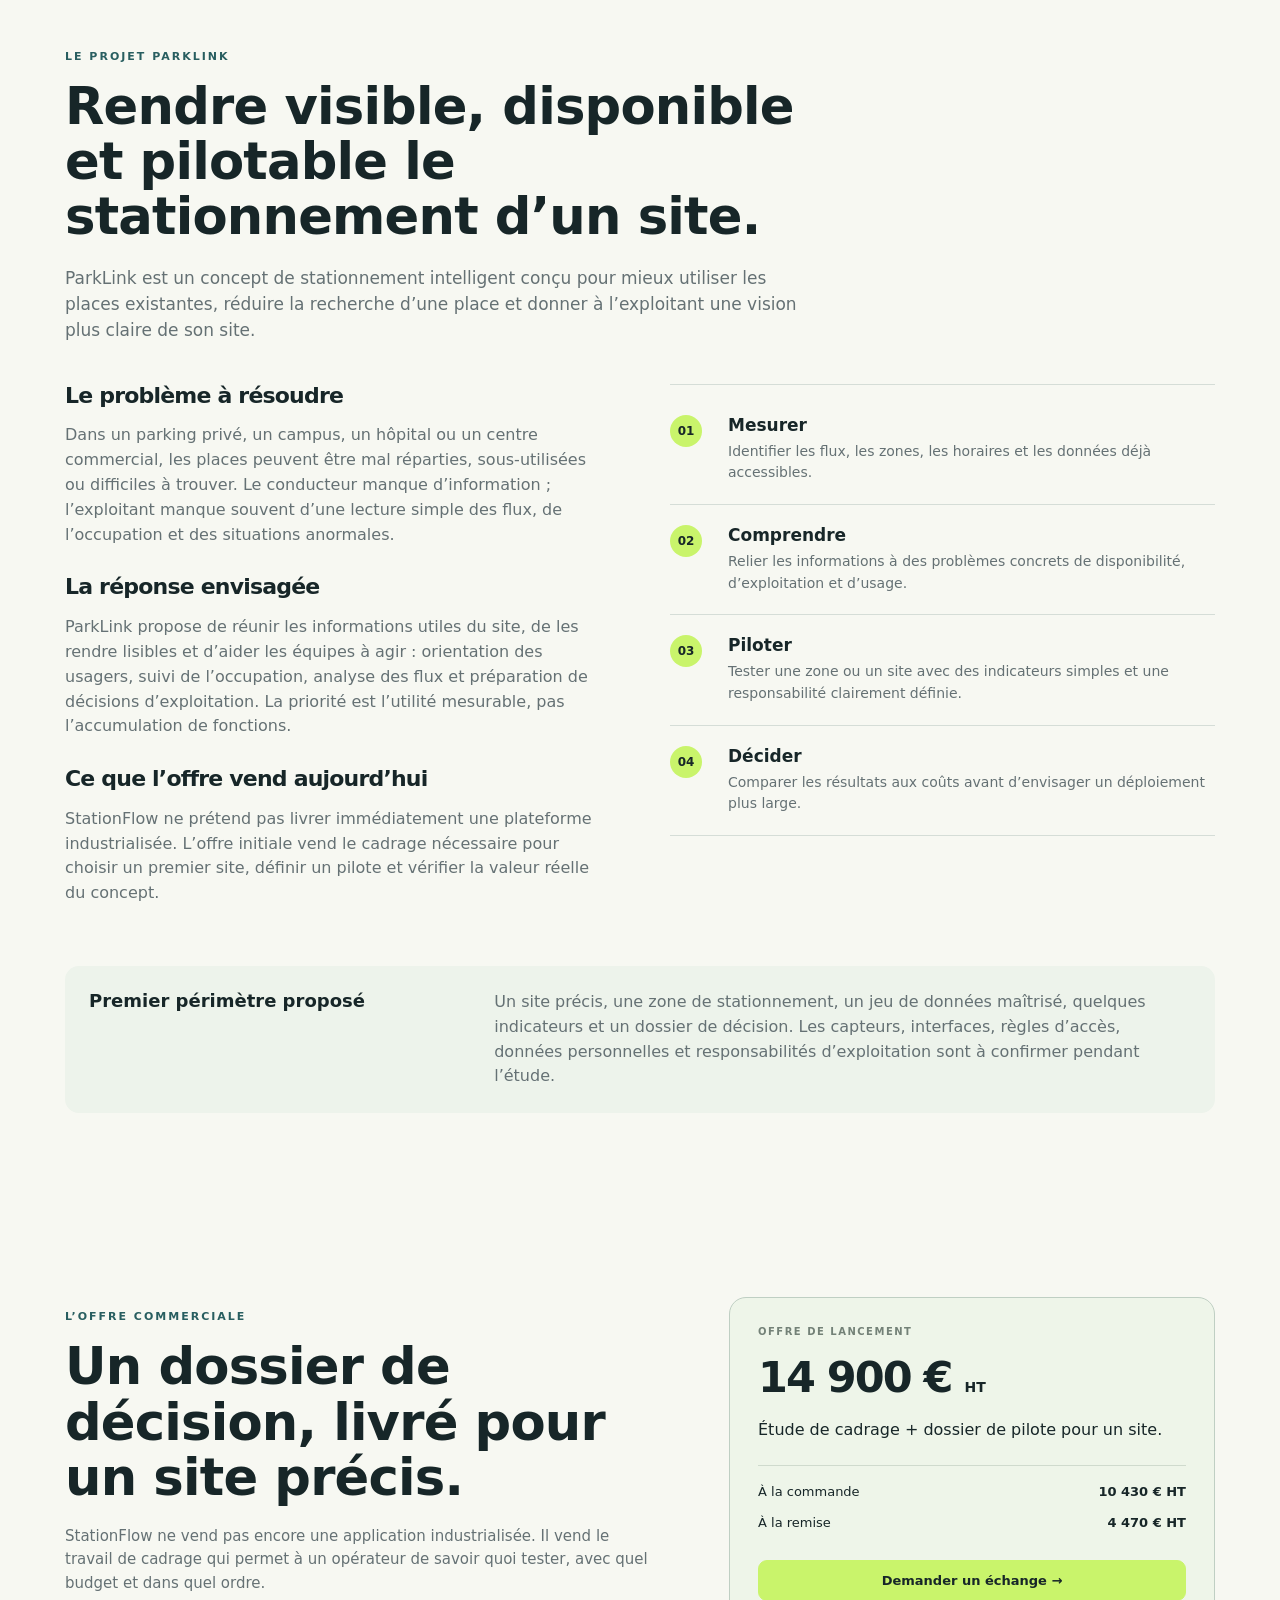
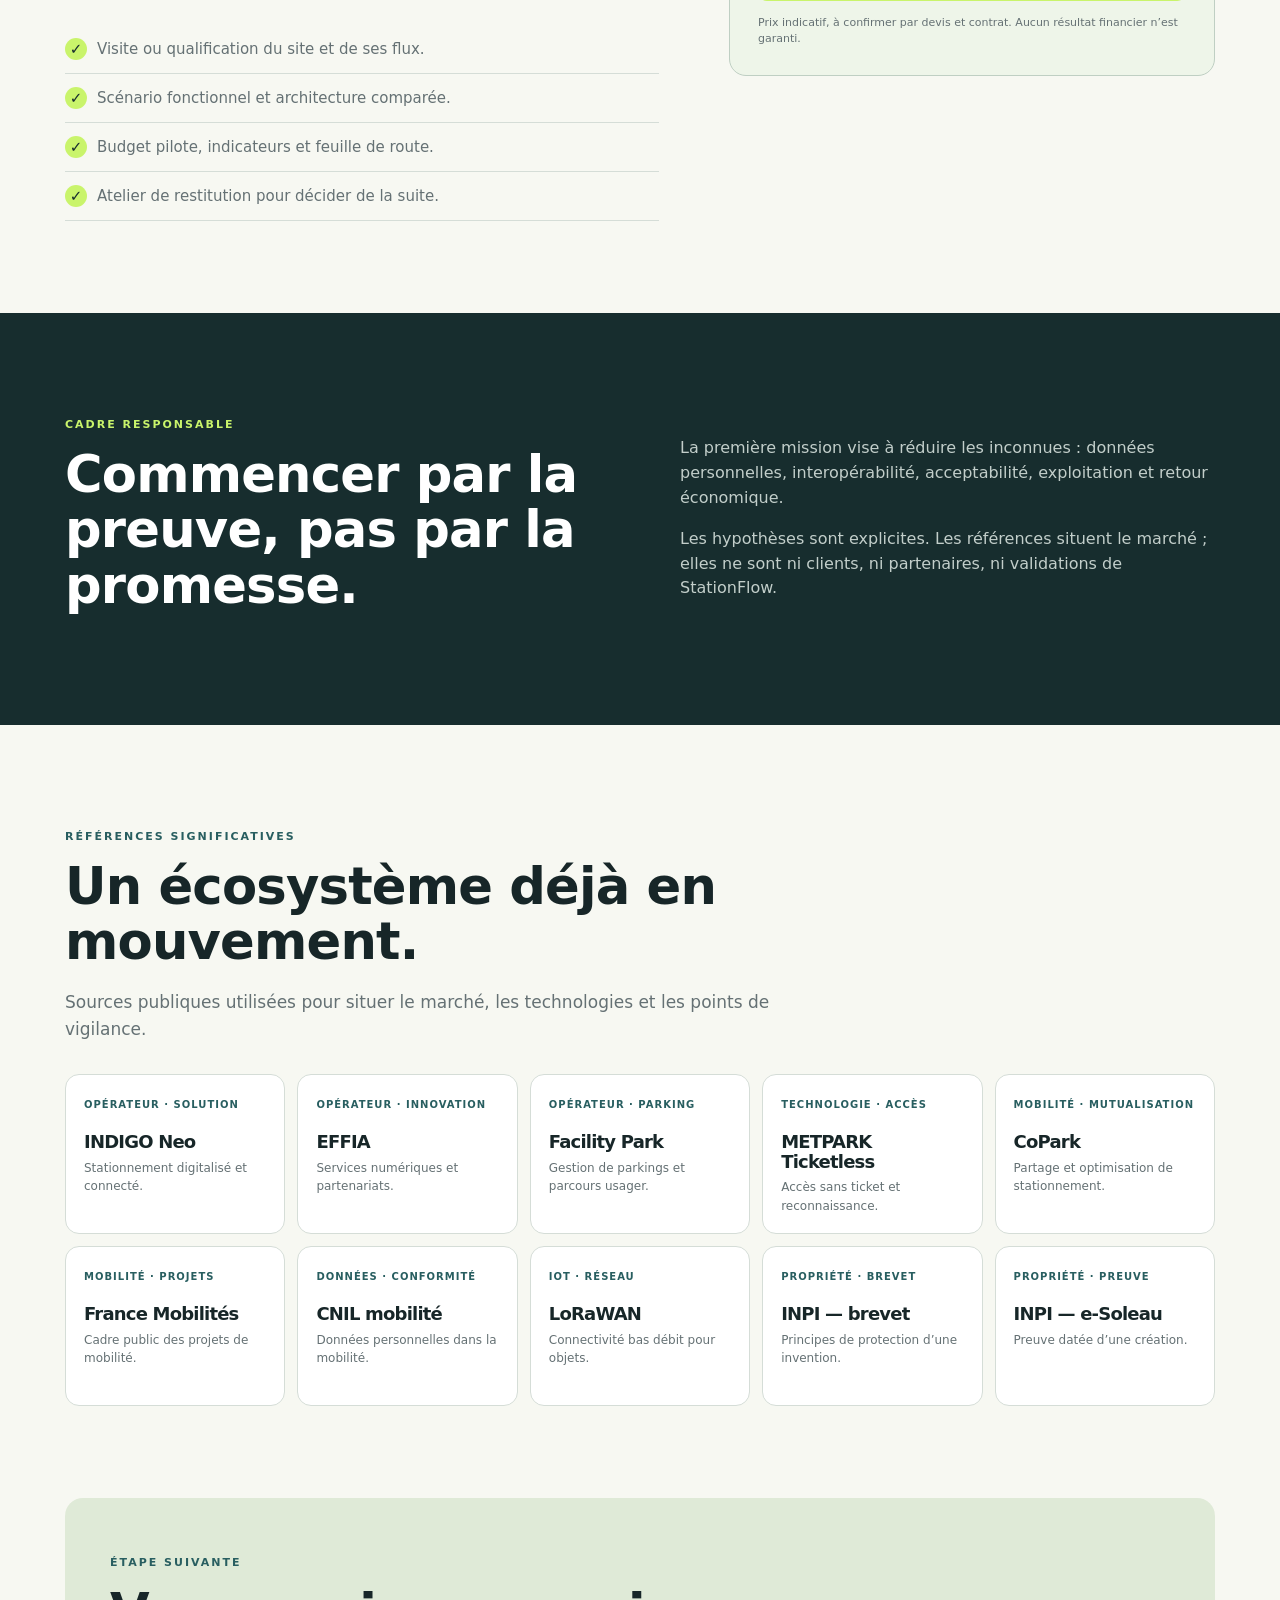
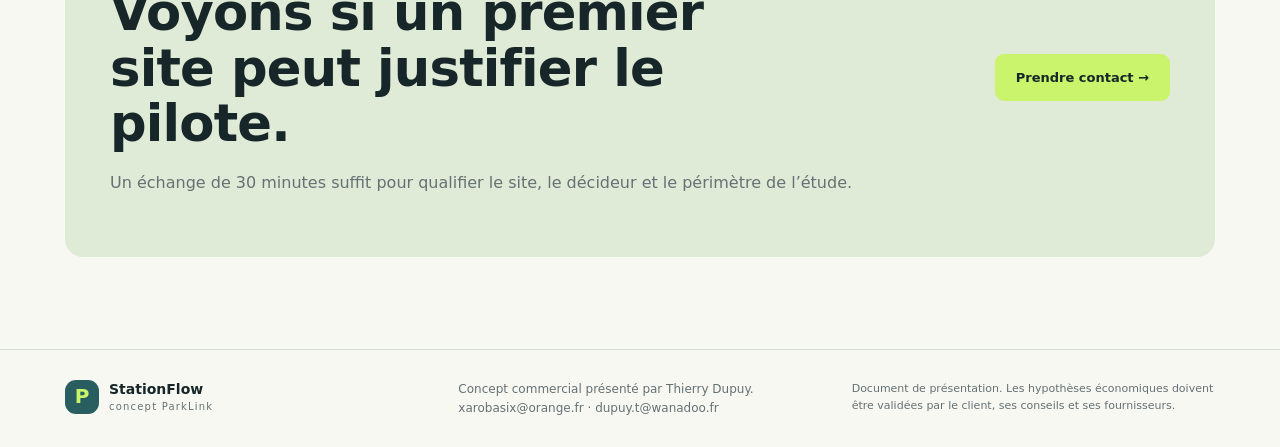
==== commit 133a9cf1: "Make commercial PDF downloadable" ====
--- a/index.html
+++ b/index.html
@@ -34,7 +34,7 @@
           <h1>Transformez un parking en service pilotable.</h1>
           <p class="hero-intro">StationFlow est une étude de cadrage et de pilote qui adapte le concept ParkLink aux réalités d’un parking privé, d’un campus, d’un hôpital ou d’un centre commercial.</p>
           <div class="hero-actions">
-            <a class="button button-accent button-large" href="mailto:xarobasix@orange.fr,dupuy.t@wanadoo.fr?subject=StationFlow%20-%20demande%20de%20dossier">Recevoir le dossier <span>→</span></a>
+            <a class="button button-accent button-large" href="stationflow-dossier-commercial.pdf" download="stationflow-dossier-commercial.pdf">Télécharger le dossier PDF <span>↓</span></a>
             <a class="text-link" href="investissement.html">Voir l’investissement <span>→</span></a>
           </div>
           <p class="contact-line">✉ <a href="mailto:xarobasix@orange.fr">xarobasix@orange.fr</a> · <a href="mailto:dupuy.t@wanadoo.fr">dupuy.t@wanadoo.fr</a></p>
